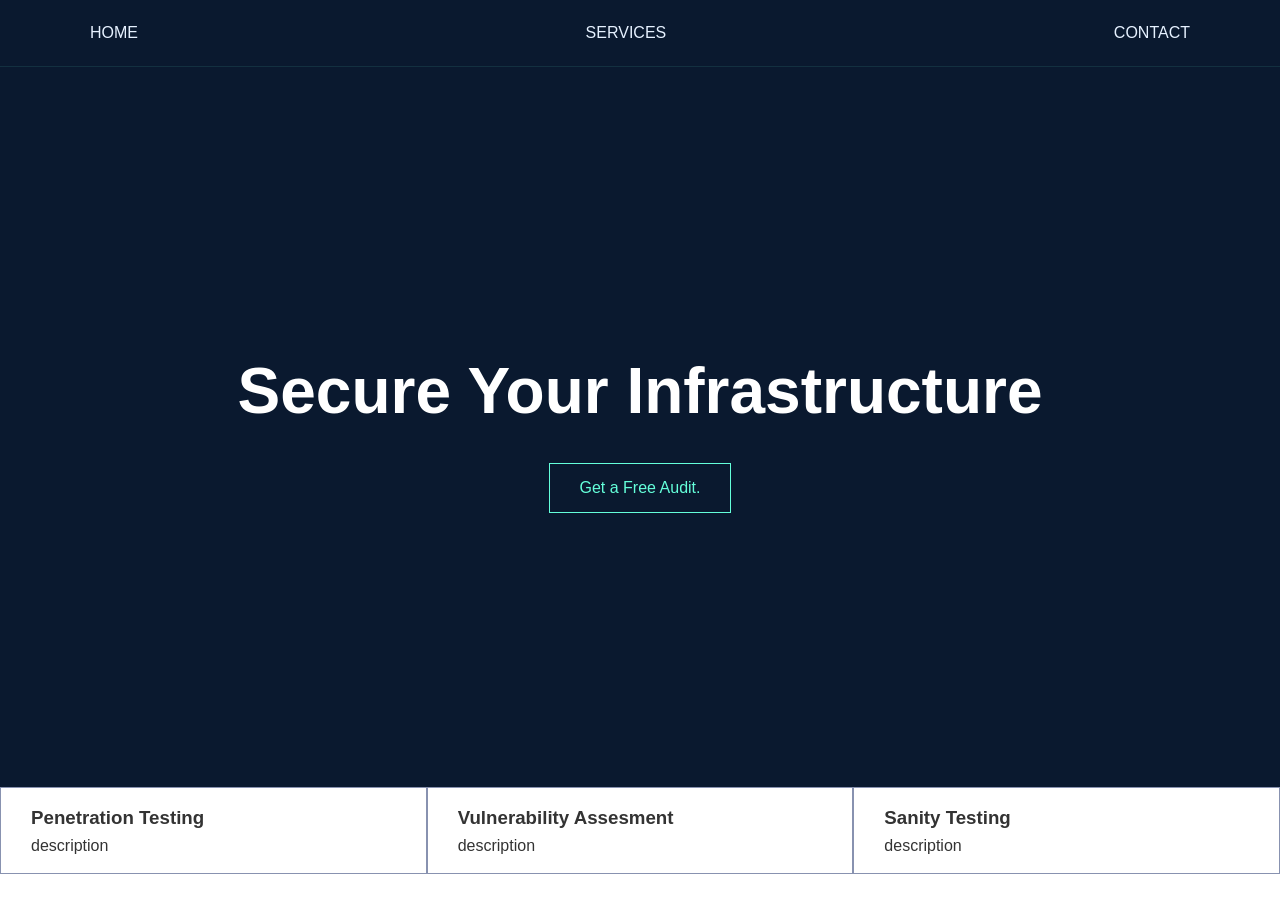
==== index.html @ 58420f2e "feat: initial semantic html structure" ====
<!DOCTYPE html>
<html lang="en">
<head>
    <meta charset="UTF-8">
    <meta name="viewport" content="width=device-width, initial-scale=1.0">
    <title>Titan Security | Professional Audits</title>
    <link rel="stylesheet" href="style.css">
</head>
<body>
    <header>
        <nav>
            <ul>
                <li><a href="#">HOME</a></li>
                <li><a href="#">SERVICES</a></li>
                <li><a href="#">CONTACT</a></li>
            </ul>
        </nav>
    </header>

    <main>
        <section id="hero">
            <h1>Secure Your Infrastructure</h1>
            <button>Get a Free Audit.</button>
        </section>

        <section id="services">
            <div>
                <h3>Penetration Testing</h3>
                <p>description</p>
            </div>
            <div>
                <h3>Vulnerability Assesment</h3>
                <p>description</p>
            </div>
            <div>
                <h3>Sanity Testing</h3>
                <p>description</p>
            </div>
        </section>
    </main>

    <footer>
    </footer>
</body>
</html>
---- style.css ----
:root{
    /* Brand Colors */
    --primary-color: #0a192f;   /* Deep Security Blue */
    --accent-color: #64ffda;    /* Neon Teal (Action color) */
    --text-light: #e6f1ff;
    --text-dark: #8892b0;
    --white: #ffffff;
    
    /* Spacing System */
    --section-padding: 80px 20px;
    --container-width: 1100px;
}

/* 1. The Global Reset */
* {
    margin: 0;
    padding: 0;
    box-sizing: border-box; /* This is the most important line for scaling */
}

body {
    font-family: 'Segoe UI', Tahoma, Geneva, Verdana, sans-serif;
    line-height: 1.6;
    color: #333;
}

nav {
    background: var(--primary-color);
    padding: 20px;
    border-bottom: 1px solid rgba(100, 255, 218, 0.1); /* Subtle accent border */
}

nav ul {
    max-width: var(--container-width);
    margin: 0 auto;           /* Centers the menu container */
    display: flex;
    justify-content: space-between; /* Pushes items to the ends */
    align-items: center;
    list-style: none;
}

nav ul li a {
    color: var(--text-light);
    text-decoration: none;
    font-weight: 500;
    transition: color 0.3s ease; /* Smooth hover effect */
}

nav ul li a:hover {
    color: var(--accent-color);
}

#hero {
    background-color: var(--primary-color);
    min-height: 80vh;           /* Takes up 80% of the screen height */
    display: flex;
    flex-direction: column;    /* Stack items vertically */
    justify-content: center;   /* Center vertically */
    align-items: center;       /* Center horizontally */
    text-align: center;
    padding: var(--section-padding);
}

#hero h1 {
    font-size: clamp(2rem, 5vw, 4rem); /* Responsive text: shrinks on mobile! */
    color: var(--white);
    margin-bottom: 20px;
}

#hero button {
    background: transparent;
    border: 1px solid var(--accent-color);
    color: var(--accent-color);
    padding: 15px 30px;
    font-size: 1rem;
    cursor: pointer;
    transition: all 0.3s ease;
}

#hero button:hover, #services div:hover {
    background: rgba(100, 255, 218, 0.1);
    transform: translateY(-3px); /* "Lift" effect on hover */
}

#services{
    display: grid;
    grid-template-columns: repeat(3, 1fr);
}

#services div{
    background: transparent;
    border: 1px solid var(--text-dark);
    padding: 15px 30px;
    font-size: 1rem;
    cursor: pointer;
    transition: all 0.3s ease;
}
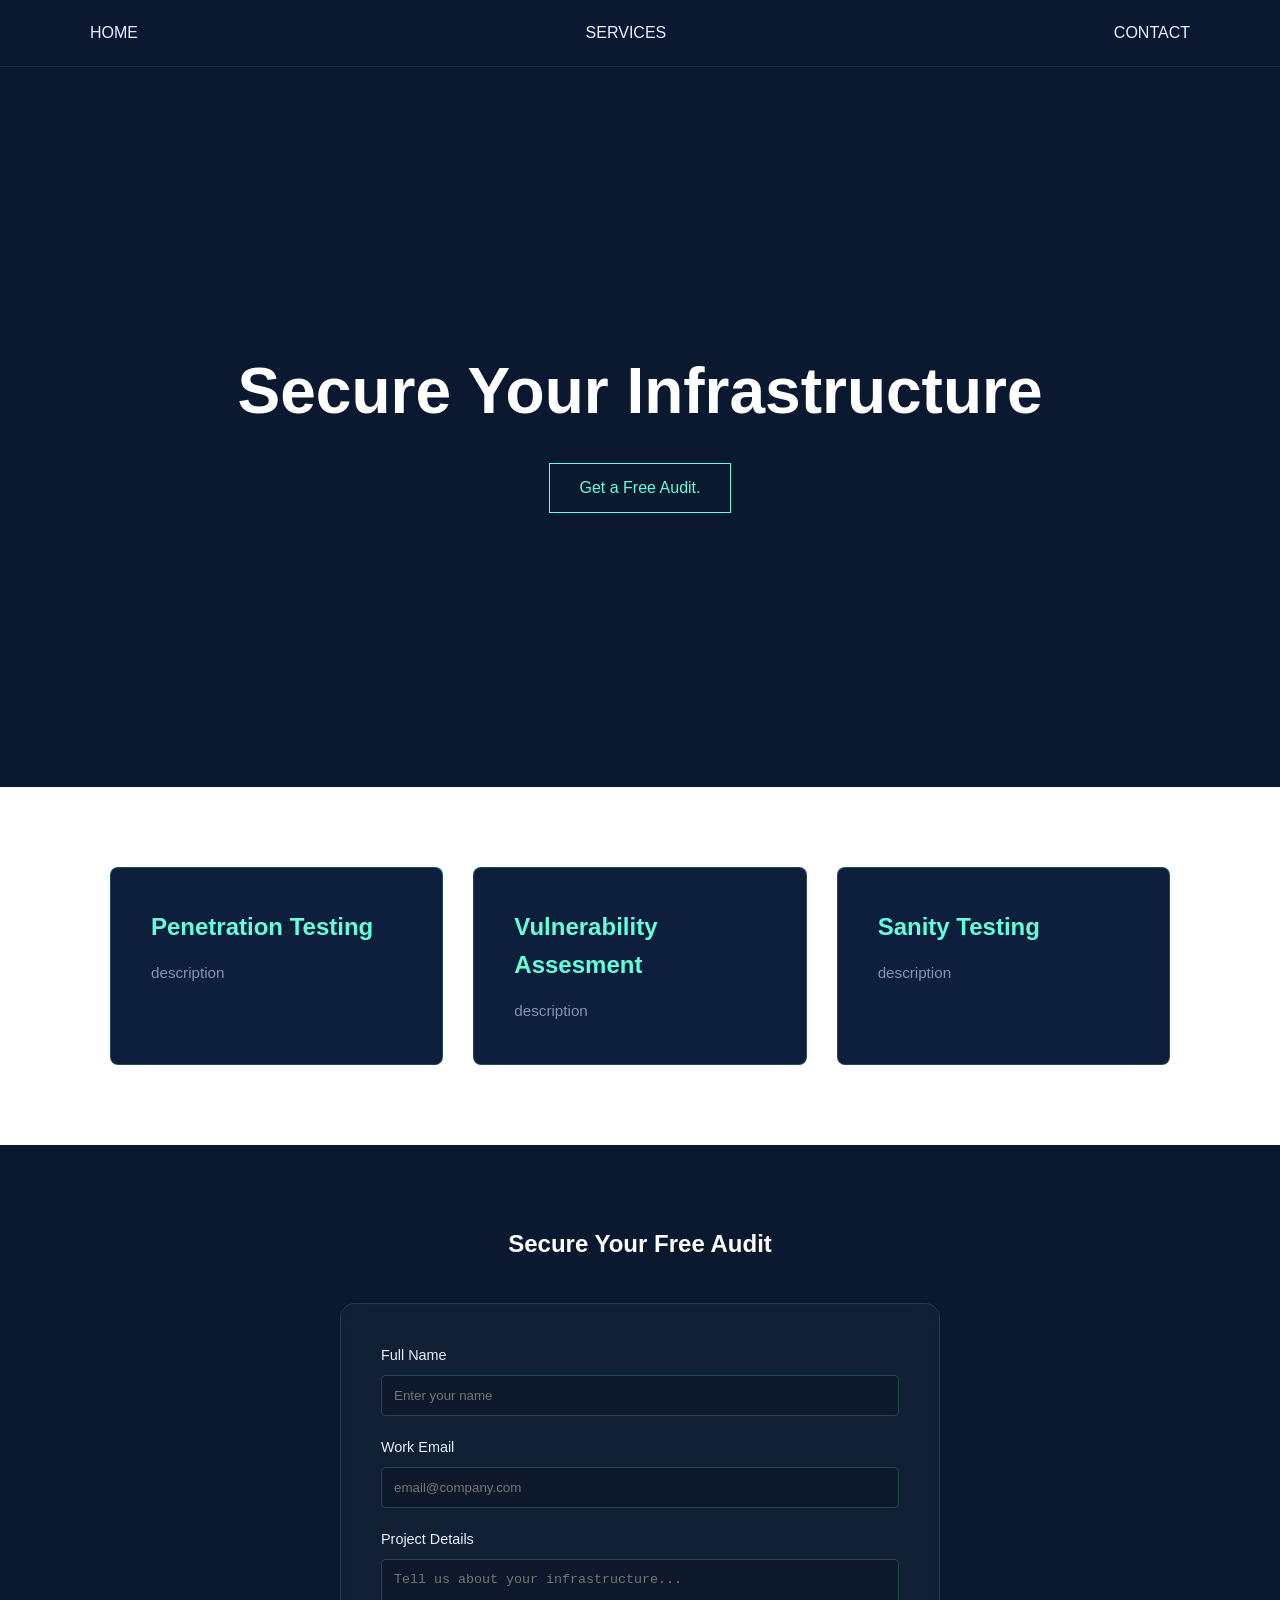
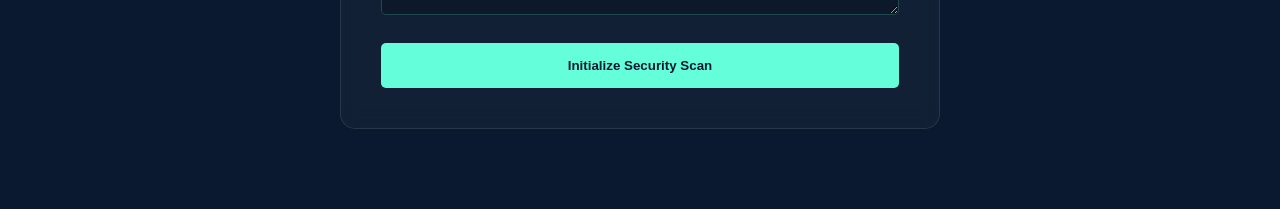
==== commit 4d4d0a1a: "feat: add glassmorphism contact form" ====
--- a/index.html
+++ b/index.html
@@ -37,6 +37,25 @@
                 <p>description</p>
             </div>
         </section>
+
+        <section id="contact">
+            <h2>Secure Your Free Audit</h2>
+            <form>
+                <div class="form-group">
+                    <label>Full Name</label>
+                    <input type="text" placeholder="Enter your name" required>
+                </div>
+                <div class="form-group">
+                    <label>Work Email</label>
+                    <input type="email" placeholder="email@company.com" required>
+                </div>
+                <div class="form-group">
+                    <label>Project Details</label>
+                    <textarea placeholder="Tell us about your infrastructure..."></textarea>
+                </div>
+                <button type="submit" class="submit-btn">Initialize Security Scan</button>
+            </form>
+        </section>
     </main>
 
     <footer>
--- a/style.css
+++ b/style.css
@@ -77,21 +77,116 @@
     transition: all 0.3s ease;
 }
 
-#hero button:hover, #services div:hover {
+#hero button:hover {
     background: rgba(100, 255, 218, 0.1);
     transform: translateY(-3px); /* "Lift" effect on hover */
 }
 
 #services{
+    max-width: var(--container-width);
+    margin: 0 auto;           /* Centers the section */
+    padding: var(--section-padding);
     display: grid;
-    grid-template-columns: repeat(3, 1fr);
+    /* This line is magic: 3 equal columns */
+    grid-template-columns: repeat(3, 1fr); 
+    gap: 30px;
 }
 
-#services div{
-    background: transparent;
-    border: 1px solid var(--text-dark);
-    padding: 15px 30px;
-    font-size: 1rem;
+#services div {
+    background: #0d1f3d;      /* Slightly lighter than primary blue */
+    padding: 40px;
+    border: 1px solid rgba(100, 255, 218, 0.2);
+    border-radius: 8px;       /* Slightly rounded corners */
+    transition: all 0.3s ease;
+}
+
+#services div h3 {
+    color: var(--accent-color);
+    margin-bottom: 15px;
+    font-size: 1.5rem;
+}
+
+#services div p {
+    color: var(--text-dark);
+    font-size: 0.95rem;
+}
+
+/* Hover effect: Elevate the card and brighten the border */
+#services div:hover {
+    transform: translateY(-10px);
+    border-color: var(--accent-color);
+    box-shadow: 0 10px 30px rgba(0, 0, 0, 0.5);
+}
+
+#contact {
+    padding: var(--section-padding);
+    background-color: var(--primary-color);
+    display: flex;
+    flex-direction: column;
+    align-items: center;
+}
+
+#contact h2 {
+    color: var(--white);
+    margin-bottom: 40px;
+}
+
+form {
+    background: rgba(255, 255, 255, 0.03); /* Very faint white */
+    backdrop-filter: blur(10px);          /* The "Glass" blur effect */
+    border: 1px solid rgba(255, 255, 255, 0.1);
+    padding: 40px;
+    border-radius: 15px;
+    width: 100%;
+    max-width: 600px;
+}
+
+.form-group {
+    margin-bottom: 20px;
+}
+
+.form-group label {
+    display: block;
+    color: var(--text-light);
+    margin-bottom: 8px;
+    font-size: 0.9rem;
+}
+
+input, textarea {
+    width: 100%;
+    padding: 12px;
+    background: rgba(0, 0, 0, 0.2);
+    border: 1px solid rgba(100, 255, 218, 0.2);
+    border-radius: 5px;
+    color: var(--white);
+    outline: none;
+    transition: border-color 0.3s;
+}
+
+/* Highlight the field when the user clicks in it */
+input:focus, textarea:focus {
+    border-color: var(--accent-color);
+}
+
+.submit-btn {
+    width: 100%;
+    padding: 15px;
+    background: var(--accent-color);
+    color: var(--primary-color);
+    border: none;
+    border-radius: 5px;
+    font-weight: bold;
     cursor: pointer;
-    transition: all 0.3s ease;
+    transition: opacity 0.3s;
+}
+
+.submit-btn:hover {
+    opacity: 0.8;
+}
+
+/* --- RESPONSIVE OVERRIDES (Always at the bottom) --- */
+@media (max-width: 768px) {
+    #services {
+        grid-template-columns: 1fr; /* This now successfully overrides the 3-column rule above */
+    }
 }
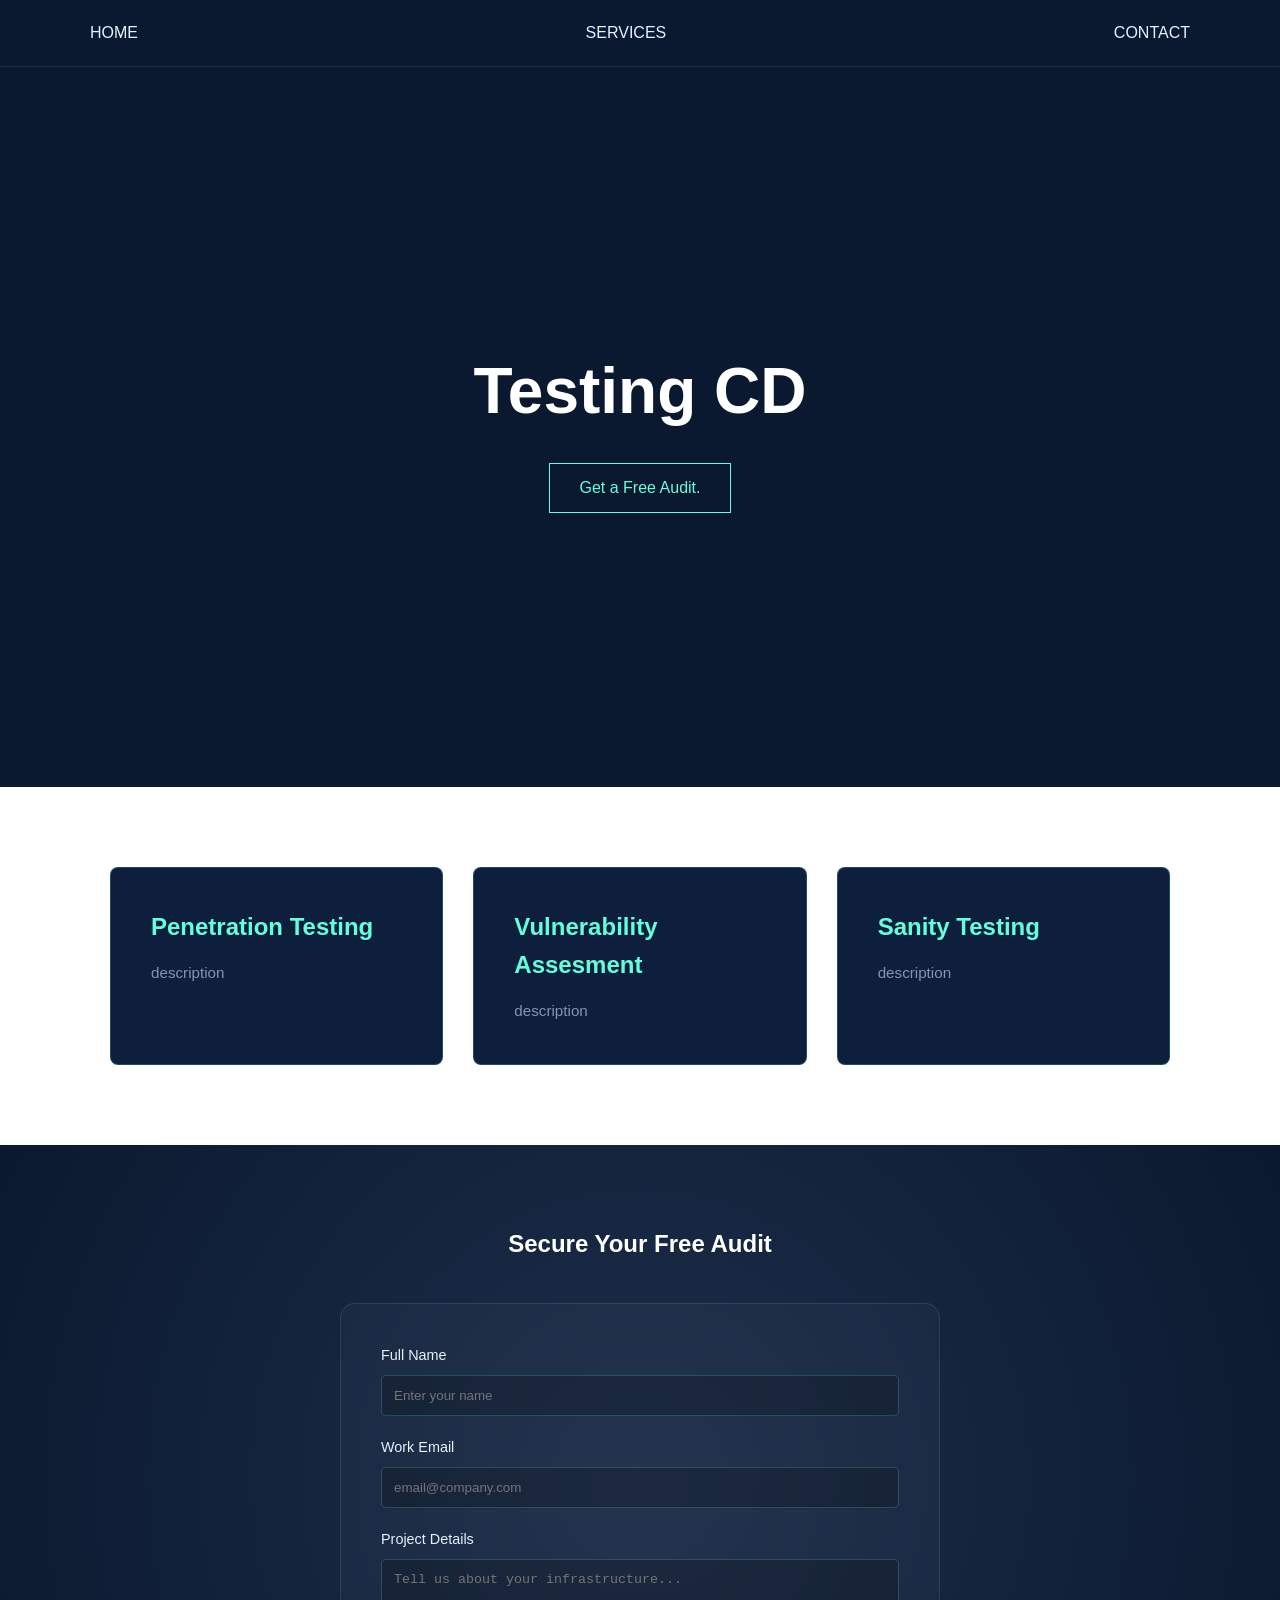
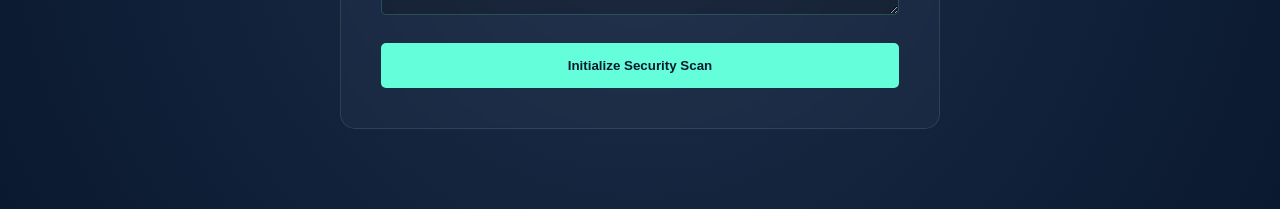
==== commit e9fcfc0e: "chore: test continuous deployment" ====
--- a/index.html
+++ b/index.html
@@ -19,7 +19,7 @@
 
     <main>
         <section id="hero">
-            <h1>Secure Your Infrastructure</h1>
+            <h1>Testing CD</h1>
             <button>Get a Free Audit.</button>
         </section>
 
--- a/style.css
+++ b/style.css
@@ -121,6 +121,7 @@
 #contact {
     padding: var(--section-padding);
     background-color: var(--primary-color);
+    background-image: radial-gradient(circle at 50% 50%, #1d2e4a 0%, #0a192f 100%);
     display: flex;
     flex-direction: column;
     align-items: center;
@@ -133,7 +134,7 @@
 
 form {
     background: rgba(255, 255, 255, 0.03); /* Very faint white */
-    backdrop-filter: blur(10px);          /* The "Glass" blur effect */
+    backdrop-filter: blur(2px);          /* The "Glass" blur effect */
     border: 1px solid rgba(255, 255, 255, 0.1);
     padding: 40px;
     border-radius: 15px;
@@ -164,8 +165,26 @@
 }
 
 /* Highlight the field when the user clicks in it */
+/* input:focus, textarea:focus {
+    border-color: var(--accent-color);
+} */
+
+/* Idle State */
+input, textarea {
+    border: 1px solid rgba(100, 255, 218, 0.2);
+    transition: all 0.3s ease; /* Smooth transition between states */
+}
+
+/* Hover State */
+input:hover, textarea:hover {
+    border-color: rgba(100, 255, 218, 0.3);
+}
+
+/* Focus State */
 input:focus, textarea:focus {
     border-color: var(--accent-color);
+    background: rgba(0, 0, 0, 0.4); /* Make it slightly darker when typing */
+    box-shadow: 0 0 10px rgba(100, 255, 218, 0.4); /* A soft "security" glow */
 }
 
 .submit-btn {
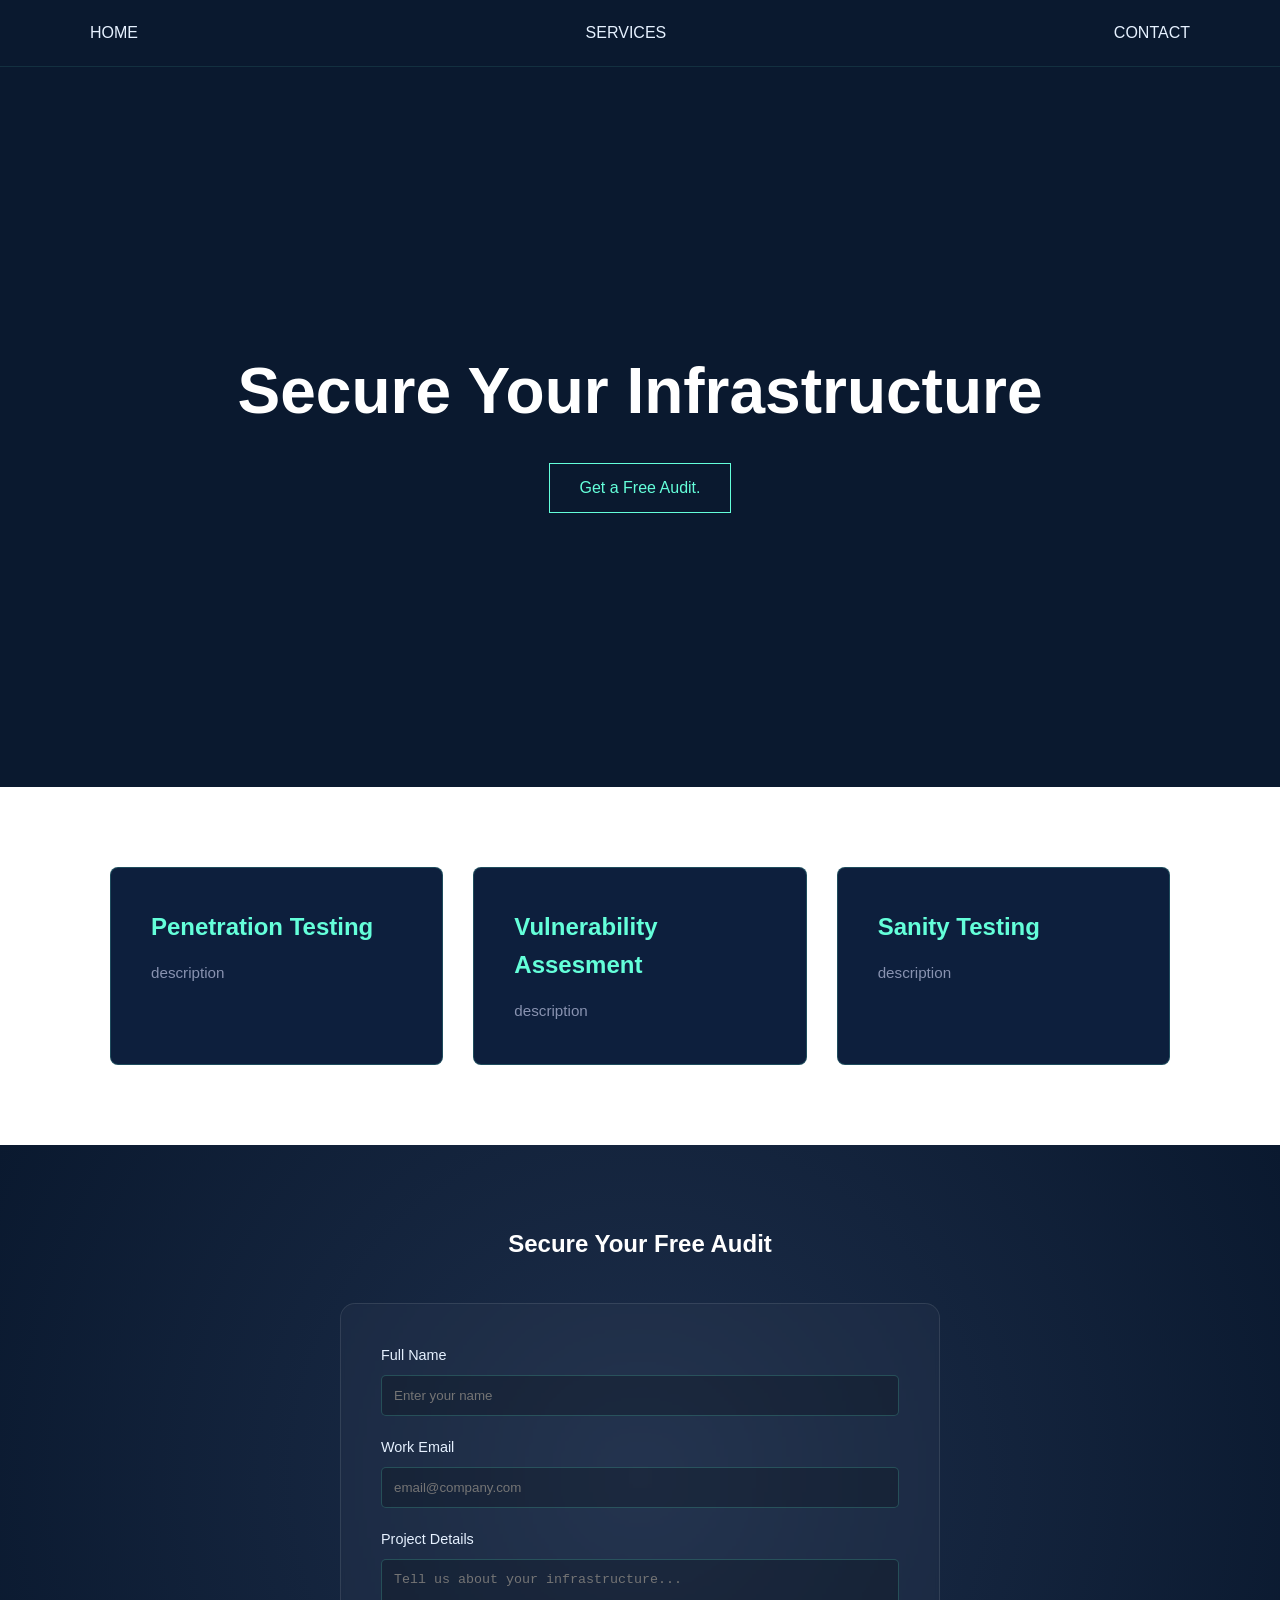
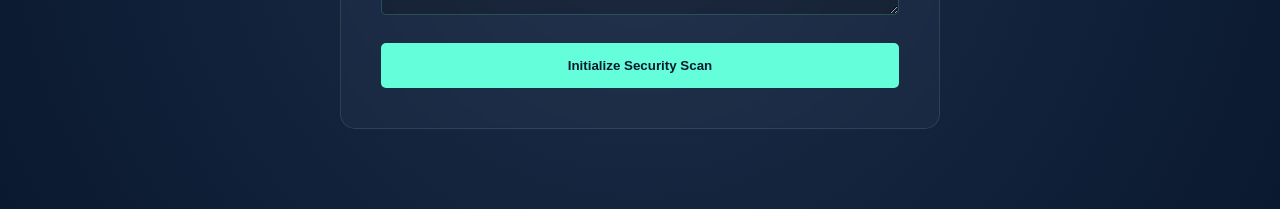
==== commit 79d82e9c: "chore: test completed" ====
--- a/index.html
+++ b/index.html
@@ -19,7 +19,7 @@
 
     <main>
         <section id="hero">
-            <h1>Testing CD</h1>
+            <h1>Secure Your Infrastructure</h1>
             <button>Get a Free Audit.</button>
         </section>
 
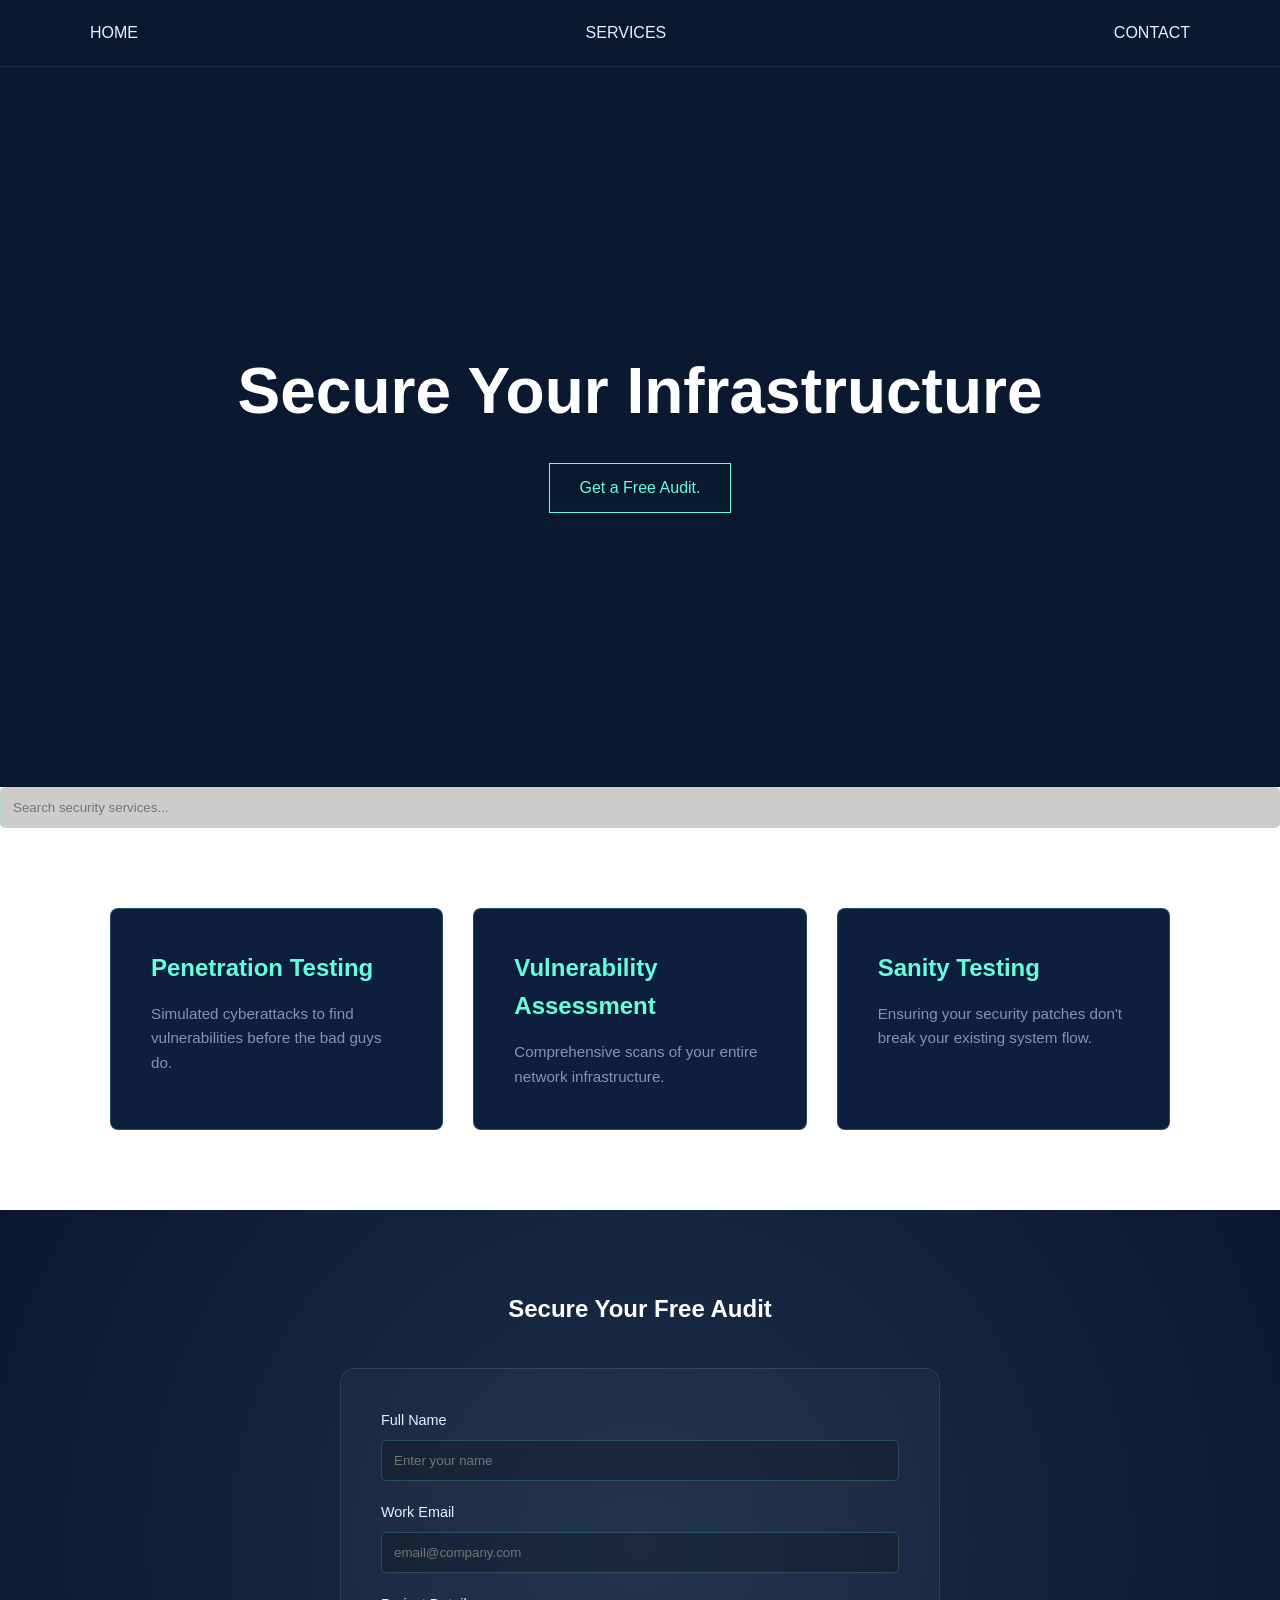
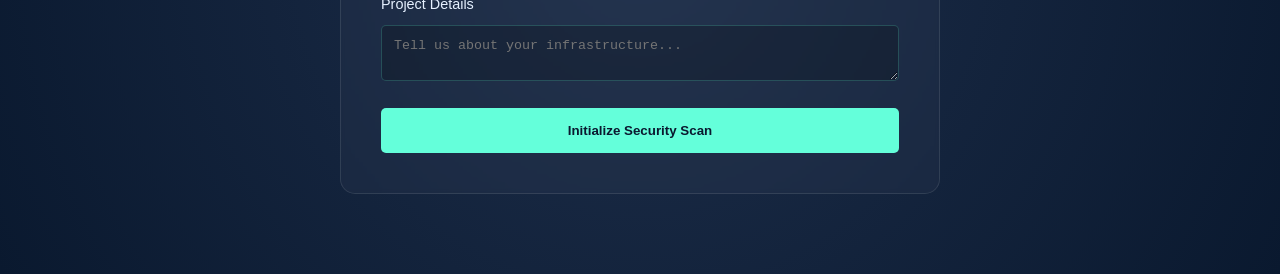
==== commit 9df726ee: "added search feature" ====
--- a/index.html
+++ b/index.html
@@ -23,8 +23,12 @@
             <button>Get a Free Audit.</button>
         </section>
 
+        <div class="search-contaier">
+            <input type="text" id="serviceSearch" placeholder="Search security services...">
+        </div>
+
         <section id="services">
-            <div>
+            <!-- <div>
                 <h3>Penetration Testing</h3>
                 <p>description</p>
             </div>
@@ -35,7 +39,7 @@
             <div>
                 <h3>Sanity Testing</h3>
                 <p>description</p>
-            </div>
+            </div> -->
         </section>
 
         <section id="contact">
@@ -60,5 +64,6 @@
 
     <footer>
     </footer>
+    <script src="script.js"></script>
 </body>
 </html>
